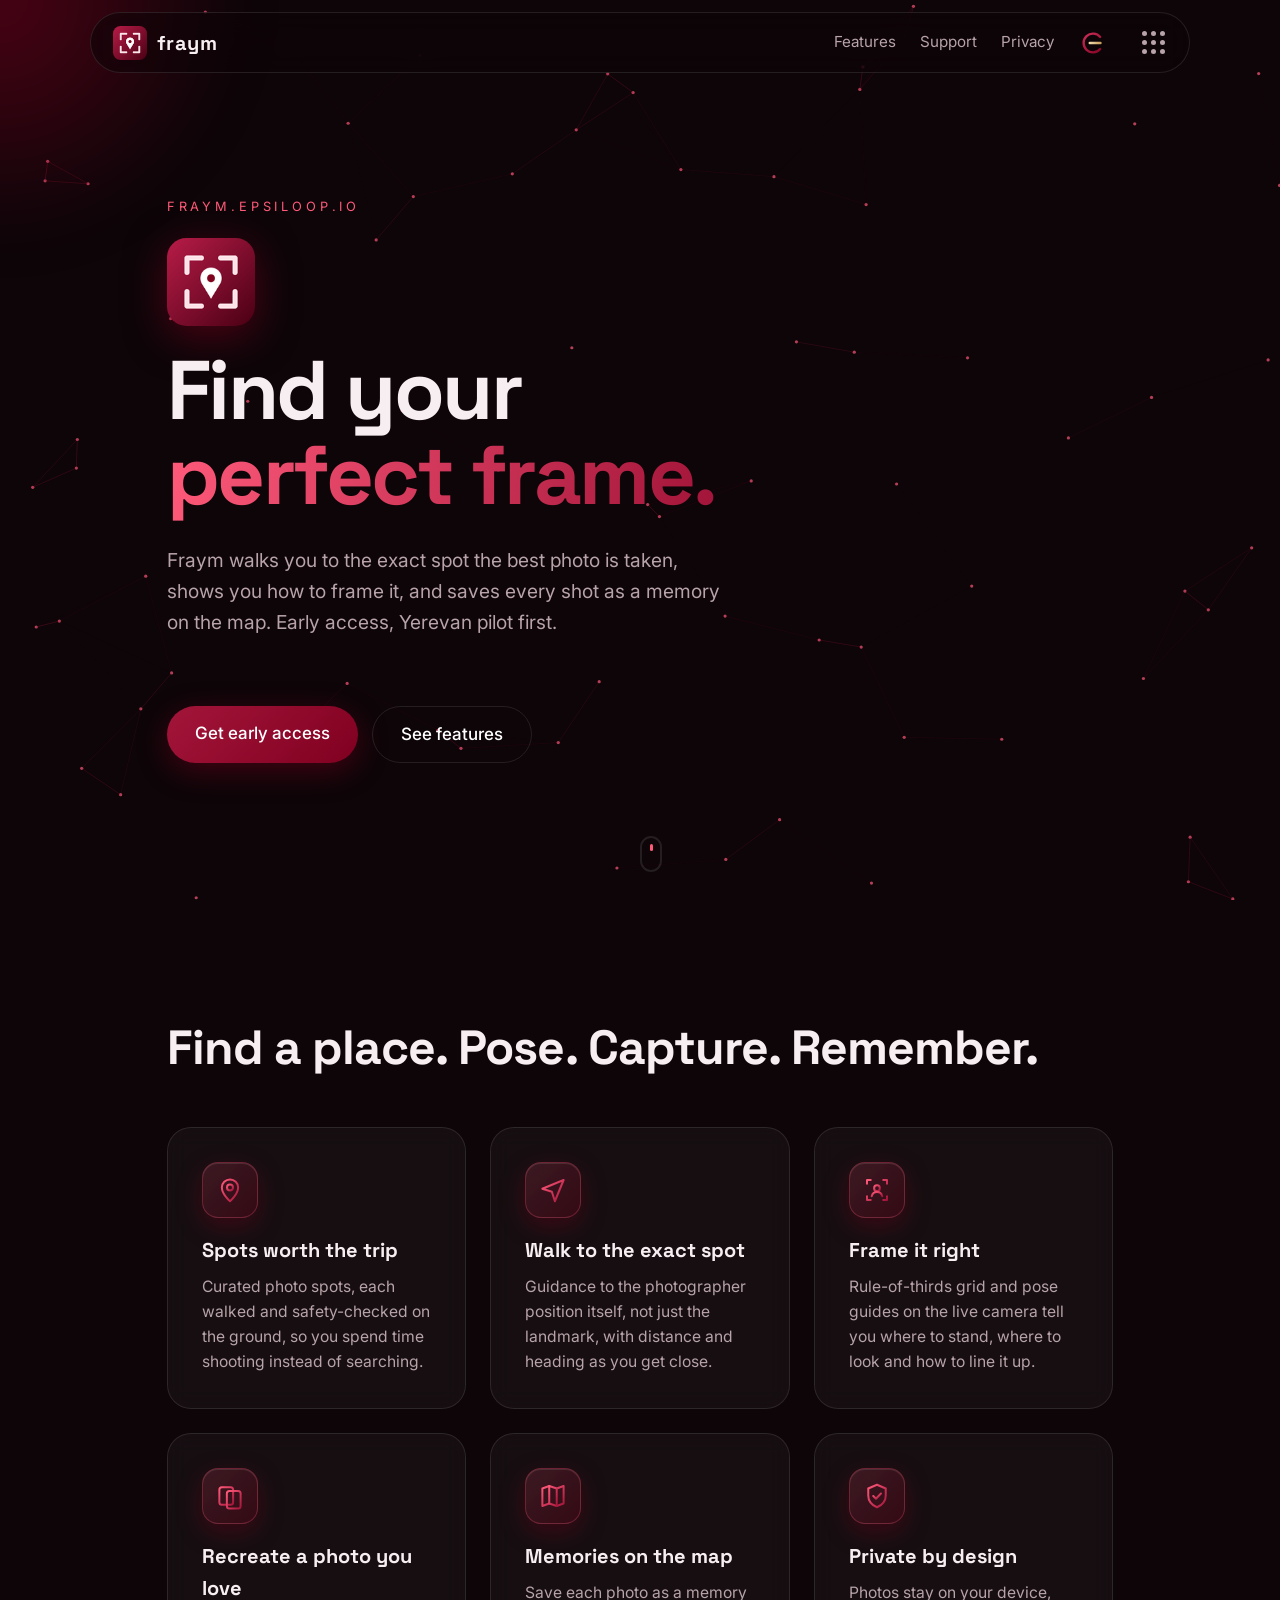
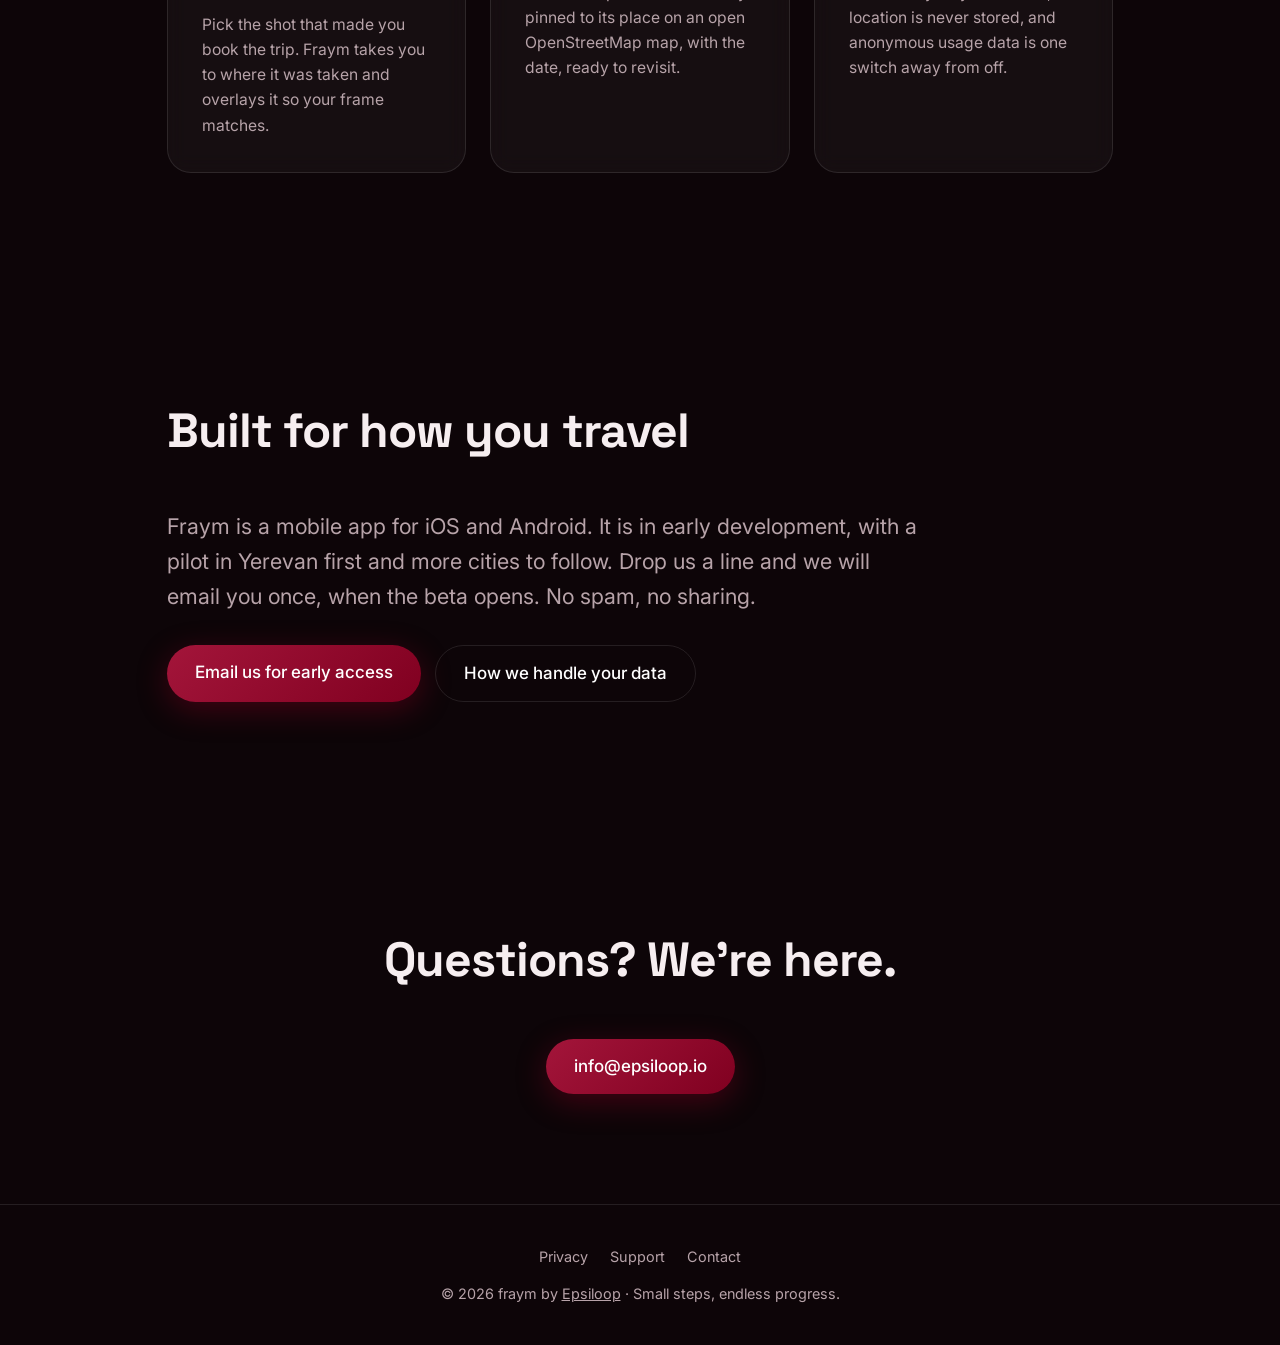
==== index.html @ a7cd2813 "init website" ====
<!doctype html>
<html lang="en">
<head>
<meta charset="utf-8">
<meta name="viewport" content="width=device-width,initial-scale=1">
<title>Fraym — Find your perfect frame</title>
<meta name="description" content="Fraym walks you to the exact photo spot, lines up your frame with guides and keeps every shot as a memory on the map.">
<meta name="theme-color" content="#800020">
<link rel="canonical" href="https://fraym.epsiloop.io/">
<meta name="robots" content="index,follow,max-image-preview:large">
<meta property="og:type" content="website">
<meta property="og:site_name" content="Fraym">
<meta property="og:title" content="Fraym — Find your perfect frame">
<meta property="og:description" content="Fraym walks you to the exact photo spot, lines up your frame with guides and keeps every shot as a memory on the map.">
<meta property="og:url" content="https://fraym.epsiloop.io/">
<meta property="og:image" content="https://fraym.epsiloop.io/og-image.png">
<meta property="og:image:width" content="1200">
<meta property="og:image:height" content="630">
<meta property="og:locale" content="en_US">
<meta name="twitter:card" content="summary_large_image">
<meta name="twitter:title" content="Fraym — Find your perfect frame">
<meta name="twitter:description" content="Fraym walks you to the exact photo spot, lines up your frame with guides and keeps every shot as a memory on the map.">
<meta name="twitter:image" content="https://fraym.epsiloop.io/og-image.png">
<link rel="manifest" href="site.webmanifest">
<script type="application/ld+json">{"@context": "https://schema.org", "@type": "SoftwareApplication", "name": "Fraym", "alternateName": "Fraym: Find your perfect frame", "url": "https://fraym.epsiloop.io/", "description": "Walk to the exact photo spot, line up the shot with framing guides and keep it as a memory on the map.", "applicationCategory": "PhotographyApplication", "operatingSystem": "iOS, Android", "image": "https://fraym.epsiloop.io/og-image.png", "publisher": {"@type": "Organization", "name": "Epsiloop", "url": "https://epsiloop.io/"}}</script>
<link rel="icon" href="png/fraym-64.png" type="image/png">
<link rel="apple-touch-icon" href="png/fraym-180.png">
<link rel="preconnect" href="https://fonts.googleapis.com">
<link rel="preconnect" href="https://fonts.gstatic.com" crossorigin>
<link href="https://fonts.googleapis.com/css2?family=Space+Grotesk:wght@400;500;700&family=Inter:wght@400;500&display=swap" rel="stylesheet">
<link rel="stylesheet" href="style.css">
</head>
<body>
<canvas id="bg" aria-hidden="true"></canvas>
<div class="glow" aria-hidden="true"></div>

<svg width="0" height="0" style="position:absolute" aria-hidden="true"><defs><linearGradient id="ig" x1="0" y1="0" x2="1" y2="1"><stop offset="0" stop-color="#ff5a7a"/><stop offset="1" stop-color="#a3153a"/></linearGradient></defs></svg><header class="nav">
  <a class="brand" href="/"><img class="brand-ico" src="png/fraym-64.png" alt="" width="34" height="34"><span>fraym</span></a>
  <nav>
    <a href="/#features">Features</a><a href="support.html">Support</a><a href="privacy.html">Privacy</a>
    <a href="https://epsiloop.io" class="nav-logo" aria-label="Epsiloop"><img src="logo.svg" alt="Epsiloop" width="30" height="30"></a>
    <div class="apps">
      <button class="apps-btn" aria-label="Our projects" aria-haspopup="true" aria-expanded="false"><i></i><i></i><i></i><i></i><i></i><i></i><i></i><i></i><i></i></button>
      <div class="apps-menu" role="menu">
        <a href="https://motiveaction.epsiloop.io" role="menuitem"><img src="apps/motiveaction.png" alt="" width="56" height="56">Motiveaction</a>
        <a href="https://biovault.epsiloop.io" role="menuitem"><img src="apps/biovault.png" alt="" width="56" height="56">BioVault</a>
        <a href="https://fraym.epsiloop.io" role="menuitem"><img src="apps/fraym.png" alt="" width="56" height="56">Fraym</a>
      </div>
    </div>
  </nav>
</header>

<main id="top">
  <section class="hero">
    <p class="eyebrow reveal">fraym.epsiloop.io</p>
    <img class="hero-ico reveal" src="png/fraym-128.png" alt="Fraym" width="88" height="88">
    <h1 class="reveal product">Find your<br><span class="grad">perfect frame.</span></h1>
    <p class="lead reveal">Fraym walks you to the exact spot the best photo is taken, shows you how to frame it, and saves every shot as a memory on the map. Early access, Yerevan pilot first.</p>
    <div class="cta reveal">
      <a href="mailto:info@epsiloop.io?subject=Fraym%20early%20access" class="btn">Get early access</a>
      <a href="#features" class="btn ghost">See features</a>
    </div>
    <div class="scroll" aria-hidden="true"></div>
  </section>

  <section id="features" class="section">
    <h2 class="reveal">Find a place. Pose. Capture. Remember.</h2>
    <div class="cards"><div class="card tilt feat reveal"><span class="ico"><svg viewBox="0 0 24 24" fill="none" stroke="url(#ig)" stroke-width="1.6" stroke-linecap="round" stroke-linejoin="round" aria-hidden="true"><path d="M12 21s-6.5-5.6-6.5-11a6.5 6.5 0 0 1 13 0c0 5.4-6.5 11-6.5 11z"/><circle cx="12" cy="10" r="2.4"/></svg></span><h3>Spots worth the trip</h3><p>Curated photo spots, each walked and safety-checked on the ground, so you spend time shooting instead of searching.</p></div><div class="card tilt feat reveal"><span class="ico"><svg viewBox="0 0 24 24" fill="none" stroke="url(#ig)" stroke-width="1.6" stroke-linecap="round" stroke-linejoin="round" aria-hidden="true"><path d="m3.5 11 17-7-7 17-2.4-7.6L3.5 11z"/></svg></span><h3>Walk to the exact spot</h3><p>Guidance to the photographer position itself, not just the landmark, with distance and heading as you get close.</p></div><div class="card tilt feat reveal"><span class="ico"><svg viewBox="0 0 24 24" fill="none" stroke="url(#ig)" stroke-width="1.6" stroke-linecap="round" stroke-linejoin="round" aria-hidden="true"><path d="M7 4H4v3M17 4h3v3M7 20H4v-3M17 20h3v-3"/><circle cx="12" cy="10.5" r="2.3"/><path d="M7.8 17c.5-2.1 2.2-3.4 4.2-3.4s3.7 1.3 4.2 3.4"/></svg></span><h3>Frame it right</h3><p>Rule-of-thirds grid and pose guides on the live camera tell you where to stand, where to look and how to line it up.</p></div><div class="card tilt feat reveal"><span class="ico"><svg viewBox="0 0 24 24" fill="none" stroke="url(#ig)" stroke-width="1.6" stroke-linecap="round" stroke-linejoin="round" aria-hidden="true"><rect x="3.5" y="5" width="11" height="14" rx="2"/><rect x="9.5" y="8" width="11" height="14" rx="2" fill="none"/></svg></span><h3>Recreate a photo you love</h3><p>Pick the shot that made you book the trip. Fraym takes you to where it was taken and overlays it so your frame matches.</p></div><div class="card tilt feat reveal"><span class="ico"><svg viewBox="0 0 24 24" fill="none" stroke="url(#ig)" stroke-width="1.6" stroke-linecap="round" stroke-linejoin="round" aria-hidden="true"><path d="M9 4 3.5 6v14L9 18l6 2 5.5-2V4L15 6 9 4z"/><path d="M9 4v14M15 6v14"/></svg></span><h3>Memories on the map</h3><p>Save each photo as a memory pinned to its place on an open OpenStreetMap map, with the date, ready to revisit.</p></div><div class="card tilt feat reveal"><span class="ico"><svg viewBox="0 0 24 24" fill="none" stroke="url(#ig)" stroke-width="1.6" stroke-linecap="round" stroke-linejoin="round" aria-hidden="true"><path d="M12 3 5 6v5.5c0 4.3 2.8 7.6 7 9.5 4.2-1.9 7-5.2 7-9.5V6l-7-3z"/><path d="m9 12 2.2 2.2L15.2 10"/></svg></span><h3>Private by design</h3><p>Photos stay on your device, location is never stored, and anonymous usage data is one switch away from off.</p></div></div>
  </section>

  <section class="section">
    <h2 class="reveal">Built for how you travel</h2>
    <p class="about reveal">Fraym is a mobile app for iOS and Android. It is in early development, with a pilot in Yerevan first and more cities to follow. Drop us a line and we will email you once, when the beta opens. No spam, no sharing.</p>
    <div class="cta reveal">
      <a href="mailto:info@epsiloop.io?subject=Fraym%20early%20access" class="btn">Email us for early access</a>
      <a href="privacy.html" class="btn ghost">How we handle your data</a>
    </div>
  </section>

  <section id="contact" class="section center">
    <h2 class="reveal">Questions? We're here.</h2>
    <a class="btn reveal" href="mailto:info@epsiloop.io">info@epsiloop.io</a>
  </section>
</main>

<footer>
  <div class="links"><a href="privacy.html">Privacy</a><a href="support.html">Support</a><a href="mailto:info@epsiloop.io">Contact</a></div>
  © <span id="y"></span> fraym by <a href="https://epsiloop.io" style="color:inherit">Epsiloop</a> · Small steps, endless progress.
</footer>
<script src="script.js"></script>
</body>
</html>
---- style.css ----
:root{--bg:#0d0508;--burg:#800020;--burg-2:#a3153a;--pink:#ff5a7a;--text:#f6eef0;--mute:#b7a3a9;--card:rgba(255,255,255,.04);--line:rgba(255,255,255,.1)}
*{box-sizing:border-box;margin:0}
html{scroll-behavior:smooth}
body{background:var(--bg);color:var(--text);font:400 17px/1.6 Inter,system-ui,sans-serif;overflow-x:hidden}
#bg{position:fixed;inset:0;z-index:-2;width:100%;height:100%}
.glow{position:fixed;width:520px;height:520px;border-radius:50%;pointer-events:none;z-index:-1;left:0;top:0;
  background:radial-gradient(circle,rgba(128,0,32,.55),transparent 65%);transform:translate(-50%,-50%);filter:blur(30px)}
h1,h2,h3,.brand{font-family:"Space Grotesk",sans-serif}
.nav{position:fixed;top:12px;left:0;right:0;margin:0 auto;width:min(1100px,calc(100% - 24px));z-index:10;display:flex;justify-content:space-between;align-items:center;padding:8px 14px 8px 22px;
  backdrop-filter:blur(14px);background:rgba(13,5,8,.55);border:1px solid var(--line);border-radius:999px}
.brand{display:flex;align-items:center;gap:10px;color:var(--text);text-decoration:none;font-weight:700;font-size:1.25rem;letter-spacing:.02em}
.nav nav{display:flex;align-items:center;gap:24px}
.nav nav a{color:var(--mute);text-decoration:none;font-size:.95rem;transition:color .2s}
.nav nav a:hover{color:var(--text)}
.btn{display:inline-block;padding:14px 28px;border-radius:999px;background:linear-gradient(135deg,var(--burg-2),var(--burg));color:#fff!important;
  text-decoration:none;font-weight:500;box-shadow:0 8px 30px rgba(128,0,32,.45);transition:transform .2s,box-shadow .2s}
.btn:hover{transform:translateY(-2px);box-shadow:0 12px 40px rgba(163,21,58,.65)}
.btn.small{padding:8px 18px}
.btn.ghost{background:transparent;border:1px solid var(--line);box-shadow:none}
.btn.ghost:hover{border-color:var(--pink)}
.hero{min-height:100vh;display:flex;flex-direction:column;justify-content:center;padding:120px 6vw 60px;max-width:1100px;margin:auto}
.eyebrow{color:var(--pink);letter-spacing:.3em;text-transform:uppercase;font-size:.8rem;margin-bottom:20px}
h1{font-size:clamp(2.8rem,8vw,6.5rem);line-height:1.02;font-weight:700;letter-spacing:-.03em}
.grad{background:linear-gradient(100deg,var(--pink),var(--burg-2) 50%,#ffb3c1);background-size:200% auto;-webkit-background-clip:text;background-clip:text;color:transparent;animation:shine 6s linear infinite}
@keyframes shine{to{background-position:200% center}}
.lead{max-width:560px;color:var(--mute);margin:28px 0 36px;font-size:1.2rem}
.cta{display:flex;gap:14px;flex-wrap:wrap;margin-top:32px}
.scroll{position:absolute;bottom:28px;left:50%;width:22px;height:36px;border:2px solid var(--line);border-radius:12px}
.scroll::after{content:"";position:absolute;left:50%;top:6px;width:3px;height:7px;margin-left:-1.5px;background:var(--pink);border-radius:2px;animation:wheel 1.6s infinite}
@keyframes wheel{to{transform:translateY(12px);opacity:0}}
.section{max-width:1100px;margin:auto;padding:110px 6vw}
.section.center{text-align:center}
h2{font-size:clamp(1.8rem,4vw,3rem);letter-spacing:-.02em;margin-bottom:40px}
.cards{display:grid;grid-template-columns:repeat(auto-fit,minmax(280px,1fr));gap:24px}
.card{position:relative;display:block;padding:34px;border-radius:24px;border:1px solid var(--line);background:var(--card);backdrop-filter:blur(10px);
  color:var(--text);text-decoration:none;transition:border-color .3s,transform .15s ease-out;transform-style:preserve-3d;overflow:hidden}
.card::before{content:"";position:absolute;inset:0;background:radial-gradient(300px circle at var(--mx,50%) var(--my,0%),rgba(255,90,122,.18),transparent 70%);opacity:0;transition:opacity .3s}
.card:hover{border-color:var(--burg-2)}.card:hover::before{opacity:1}
.tag{font-size:.75rem;color:var(--pink);letter-spacing:.08em}
.card h3{font-size:1.9rem;margin:10px 0}
.card p{color:var(--mute)}
.arrow{display:inline-block;margin-top:22px;color:var(--pink)}
.about{font-size:1.35rem;max-width:760px;color:var(--mute)}
.about em{color:var(--text);font-style:normal;border-bottom:2px solid var(--burg-2)}
.stats{display:grid;grid-template-columns:repeat(auto-fit,minmax(200px,1fr));gap:24px;margin-top:60px}
.stats b{display:block;font:700 3.2rem "Space Grotesk",sans-serif;color:var(--pink)}
.stats small{color:var(--mute)}
footer{text-align:center;color:var(--mute);padding:40px 20px;border-top:1px solid var(--line);font-size:.9rem}
.reveal{opacity:0;transform:translateY(30px);transition:opacity .8s,transform .8s}
.reveal.in{opacity:1;transform:none}
@media(max-width:600px){.nav nav>a:not(.btn){display:none}.scroll{display:none}}
@media(prefers-reduced-motion:reduce){*{animation:none!important;transition:none!important}.reveal{opacity:1;transform:none}}

/* --- product sub-site additions --- */
.nav nav a.active{color:var(--text)}
.hero.compact{min-height:78vh}
.hero h1.product{font-size:clamp(2.6rem,7vw,5.2rem)}
.feat{display:block;cursor:default}
.feat .ico{display:grid;place-items:center;width:56px;height:56px;border-radius:16px;margin-bottom:16px;background:linear-gradient(135deg,rgba(255,90,122,.16),rgba(128,0,32,.28));border:1px solid rgba(255,90,122,.28);box-shadow:0 8px 24px rgba(128,0,32,.35),inset 0 1px 0 rgba(255,255,255,.1);transition:transform .25s}
.feat .ico svg{width:30px;height:30px}
.feat:hover .ico{transform:translateY(-3px) scale(1.06)}
.feat h3{font-size:1.25rem;margin:0 0 8px}
.feat p{color:var(--mute);font-size:.98rem}
.legal{max-width:1100px;margin:auto;padding:130px 6vw 90px}
.legal h1{font-size:clamp(2.2rem,5vw,3.4rem);margin-bottom:10px}
.legal .meta{color:var(--mute);font-size:.9rem;margin-bottom:40px}
.legal .body{color:#d9cbcf;font-size:1rem;line-height:1.75}
.legal .body p{margin-bottom:1rem}
.legal .body h2{font-size:1.35rem;margin:2.4rem 0 .8rem;padding-top:1.6rem;border-top:1px solid var(--line)}
.legal .body h3{font-size:1.08rem;font-family:"Space Grotesk",sans-serif;margin:1.5rem 0 .5rem;color:var(--text)}
.legal .body ul,.legal .body ol{padding-left:1.5rem;margin-bottom:1rem}
.legal .body li{margin-bottom:.35rem}
.legal .body a{color:var(--pink)}
.legal .body strong{color:var(--text)}
.legal .body code{background:var(--card);border:1px solid var(--line);border-radius:6px;padding:1px 6px;font-size:.9em}
.legal .body address{font-style:normal;background:var(--card);border:1px solid var(--line);border-radius:14px;padding:1rem 1.25rem;margin-bottom:1rem;line-height:1.9}
.legal .body table{width:100%;border-collapse:collapse;margin-bottom:1.25rem;font-size:.9rem;display:block;overflow-x:auto}
.legal .body th{text-align:left;background:rgba(255,255,255,.06);padding:.6rem .85rem;border:1px solid var(--line)}
.legal .body td{padding:.6rem .85rem;border:1px solid var(--line);vertical-align:top}
.del-form{margin:2rem 0;padding:1.5rem;border:1px solid var(--line);border-radius:20px;background:var(--card)}
.del-form label{display:block;font-size:.8rem;color:var(--mute);margin-bottom:6px}
.del-form input{width:100%;margin-bottom:16px;padding:12px 14px;border-radius:12px;border:1px solid var(--line);background:rgba(255,255,255,.05);color:var(--text);font:inherit}
.del-form input:focus{outline:none;border-color:var(--pink)}
.del-form button{border:0;cursor:pointer;padding:12px 24px;border-radius:999px;background:#c62839;color:#fff;font:500 1rem Inter,sans-serif}
.del-form button:hover{background:#e0303f}
footer .links{display:flex;gap:22px;justify-content:center;flex-wrap:wrap;margin-bottom:14px}
footer .links a{color:var(--mute);text-decoration:none}
footer .links a:hover{color:var(--pink)}

/* --- MotiveAction app icon --- */
.brand-ico{border-radius:22%}
.hero-ico{width:88px;height:88px;border-radius:22%;margin-bottom:22px;box-shadow:0 10px 40px rgba(128,0,32,.55)}

/* --- apps menu + product icons --- */
.apps{position:relative}
.apps-btn{display:grid;grid-template-columns:repeat(3,5px);gap:4px;padding:10px;border-radius:50%;border:0;background:transparent;cursor:pointer;transition:background .2s}
.apps-btn:hover,.apps-btn[aria-expanded=true]{background:rgba(255,255,255,.08)}
.apps-btn i{width:5px;height:5px;border-radius:50%;background:var(--mute)}
.apps-menu{position:absolute;right:0;top:calc(100% + 14px);width:280px;padding:16px;border-radius:20px;border:1px solid var(--line);
  background:rgba(20,8,12,.96);backdrop-filter:blur(14px);box-shadow:0 20px 60px rgba(0,0,0,.6);
  display:none;grid-template-columns:repeat(2,1fr);gap:6px}
.apps-menu.open{display:grid}
.apps-menu a{display:flex;flex-direction:column;align-items:center;gap:8px;padding:14px 8px;border-radius:14px;color:var(--text)!important;text-decoration:none;font-size:.9rem;transition:background .2s}
.apps-menu a:hover{background:rgba(255,255,255,.07)}
.apps-menu img,.card .app-ico{width:56px;height:56px;border-radius:50%;display:block}
.nav-logo{display:flex;align-items:center}.nav-logo img{display:block}
@media(max-width:600px){
  .nav{padding:6px 10px 6px 16px;top:8px;width:calc(100% - 16px)}
  .nav nav{gap:10px}
  .nav nav>a.nav-logo{display:flex}
  .apps{position:static}
  .apps-menu{position:absolute;left:0;right:0;width:auto;top:calc(100% + 8px)}
}

.store{display:inline-flex;align-items:center;gap:12px;padding:10px 22px 10px 18px;border-radius:14px;color:#fff!important;text-decoration:none;
  background:linear-gradient(160deg,rgba(255,255,255,.1),rgba(255,255,255,.03)),#150a0e;border:1px solid rgba(255,255,255,.16);
  box-shadow:0 8px 24px rgba(0,0,0,.4),inset 0 1px 0 rgba(255,255,255,.12);backdrop-filter:blur(10px);transition:transform .2s,border-color .2s,box-shadow .2s}
.store:hover{transform:translateY(-2px);border-color:var(--pink);box-shadow:0 12px 32px rgba(163,21,58,.5),inset 0 1px 0 rgba(255,255,255,.18)}
.store svg{width:28px;height:28px;flex:none}
.store span{display:flex;flex-direction:column;text-align:left;line-height:1.1}
.store small{font-size:.68rem;opacity:.7;letter-spacing:.02em}
.store b{font-size:1.1rem;font-weight:600}

/* --- coming soon badge --- */
.badge{display:inline-block;vertical-align:middle;margin-left:8px;padding:3px 10px;border-radius:999px;font:500 .68rem Inter,sans-serif;letter-spacing:.06em;text-transform:uppercase;color:var(--pink);border:1px solid rgba(255,90,122,.4);background:rgba(255,90,122,.1)}
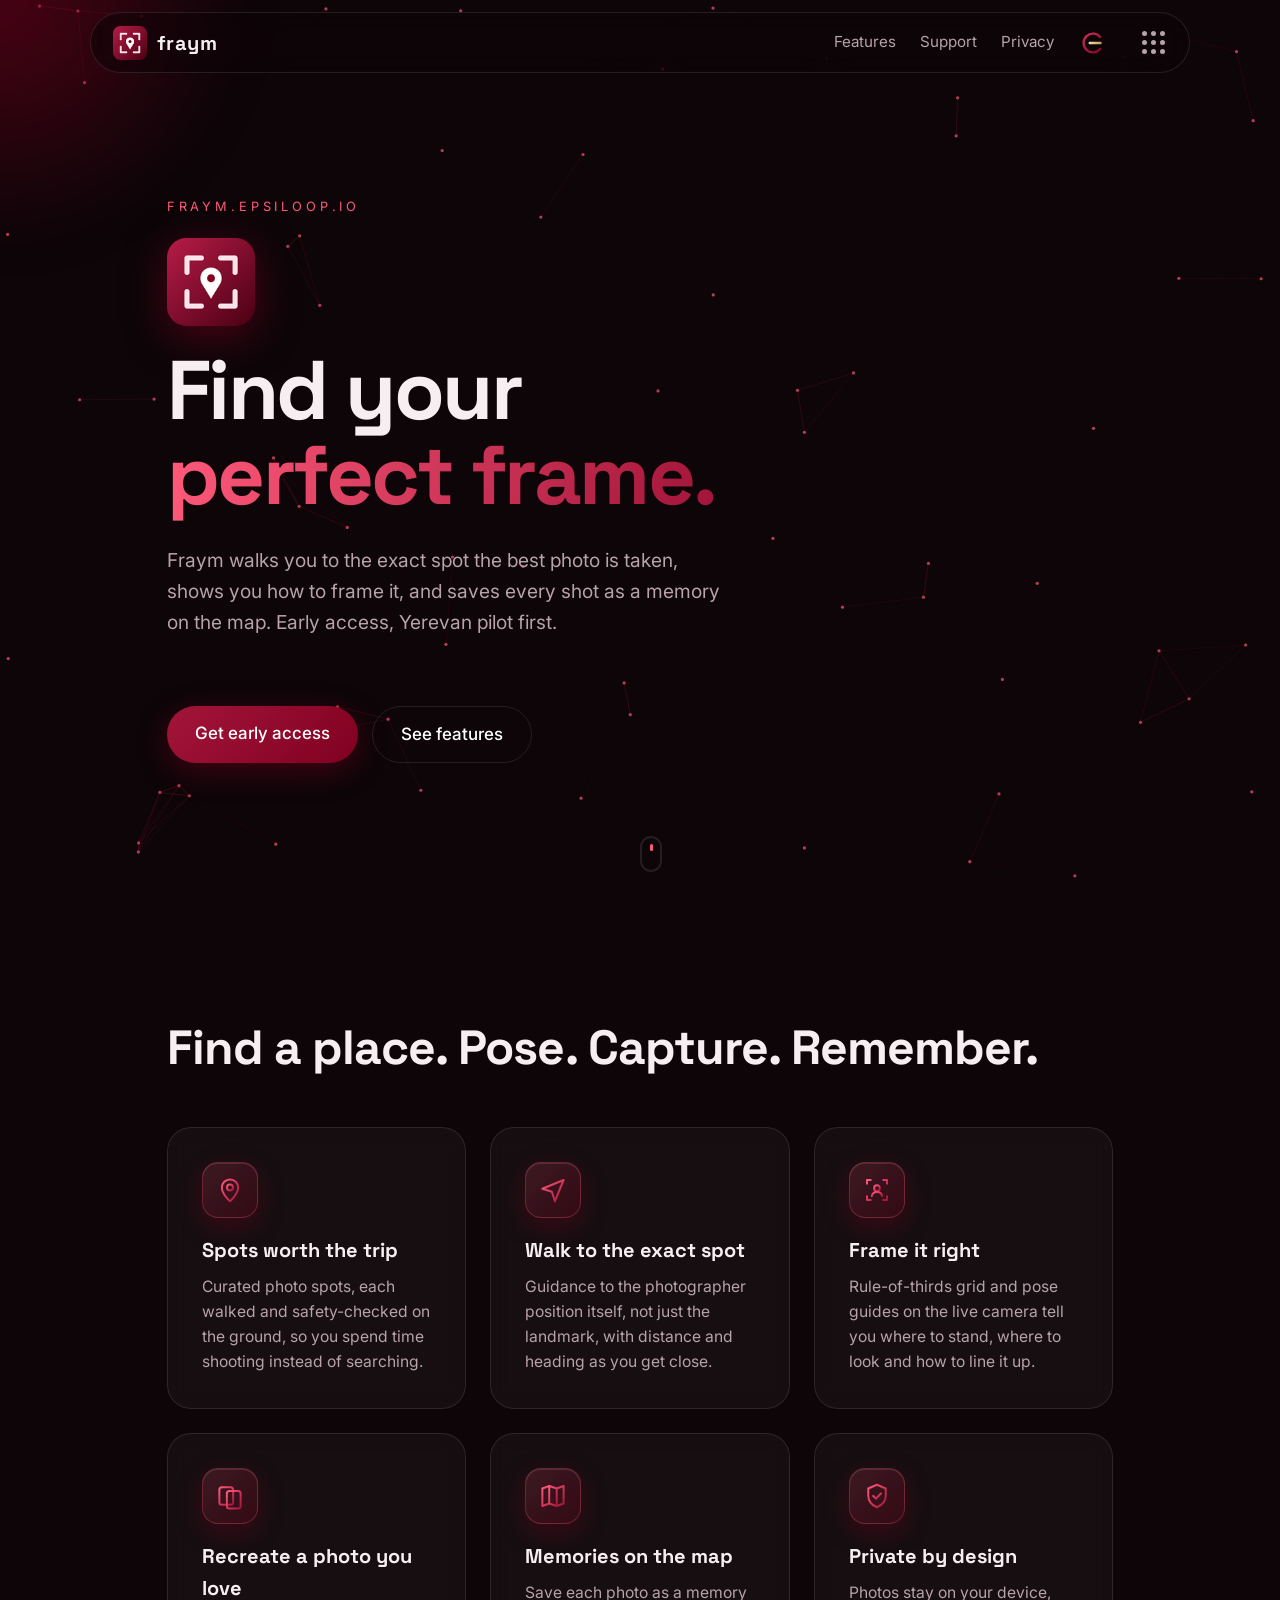
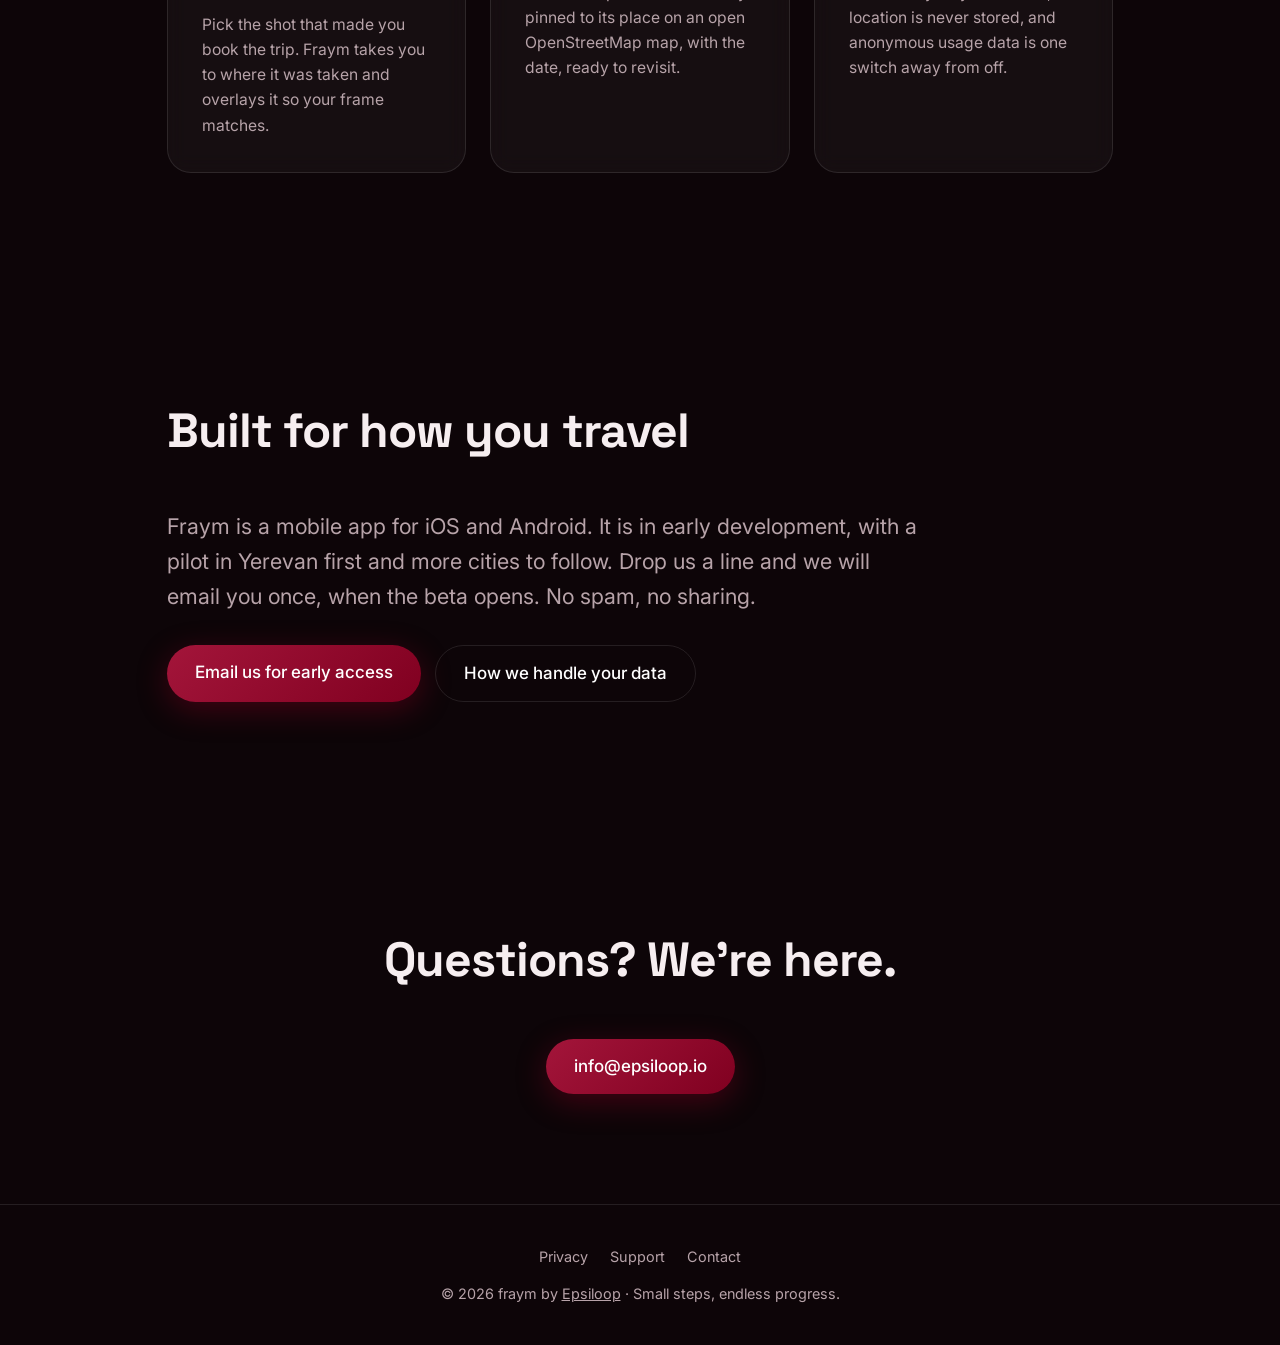
==== commit 6485fb7b: "rename biovault to epsivault" ====
--- a/index.html
+++ b/index.html
@@ -43,7 +43,7 @@
       <button class="apps-btn" aria-label="Our projects" aria-haspopup="true" aria-expanded="false"><i></i><i></i><i></i><i></i><i></i><i></i><i></i><i></i><i></i></button>
       <div class="apps-menu" role="menu">
         <a href="https://motiveaction.epsiloop.io" role="menuitem"><img src="apps/motiveaction.png" alt="" width="56" height="56">Motiveaction</a>
-        <a href="https://biovault.epsiloop.io" role="menuitem"><img src="apps/biovault.png" alt="" width="56" height="56">BioVault</a>
+        <a href="https://epsivalut.epsiloop.io" role="menuitem"><img src="apps/biovault.png" alt="" width="56" height="56">BioVault</a>
         <a href="https://fraym.epsiloop.io" role="menuitem"><img src="apps/fraym.png" alt="" width="56" height="56">Fraym</a>
       </div>
     </div>
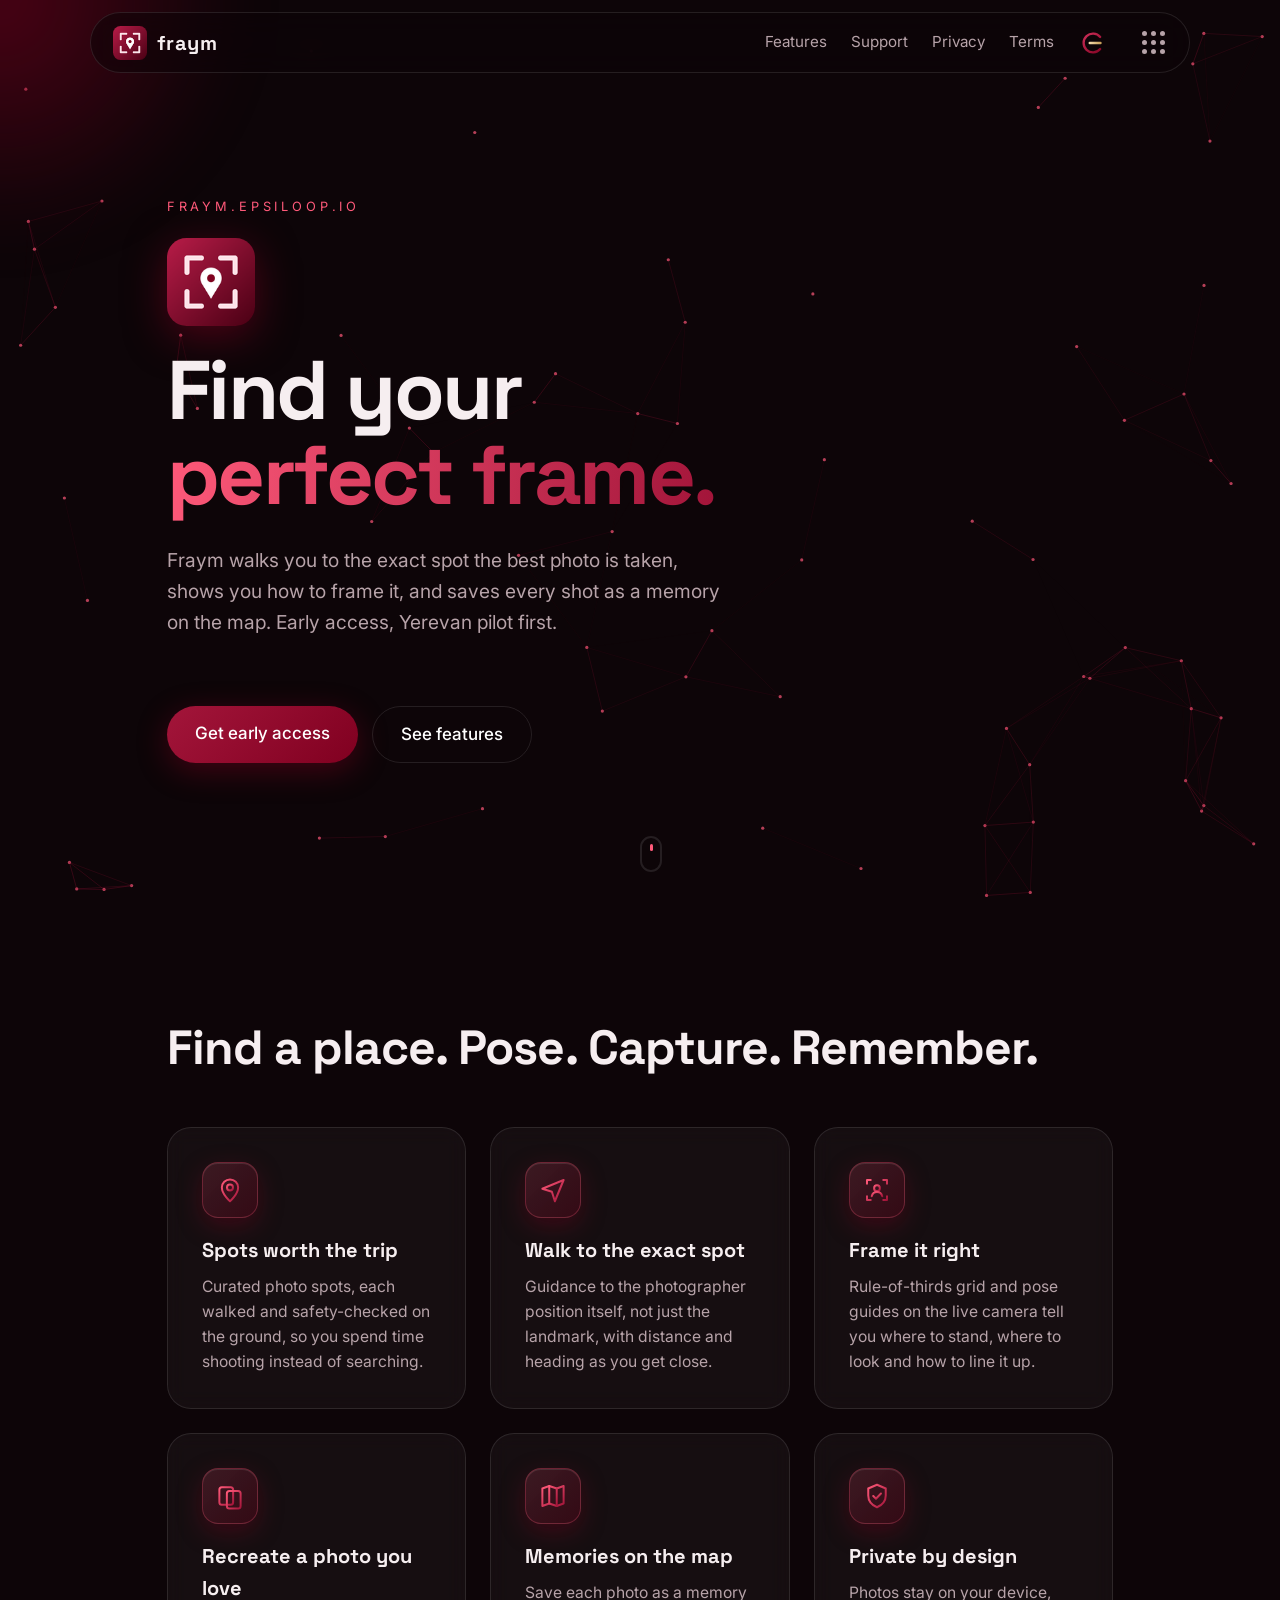
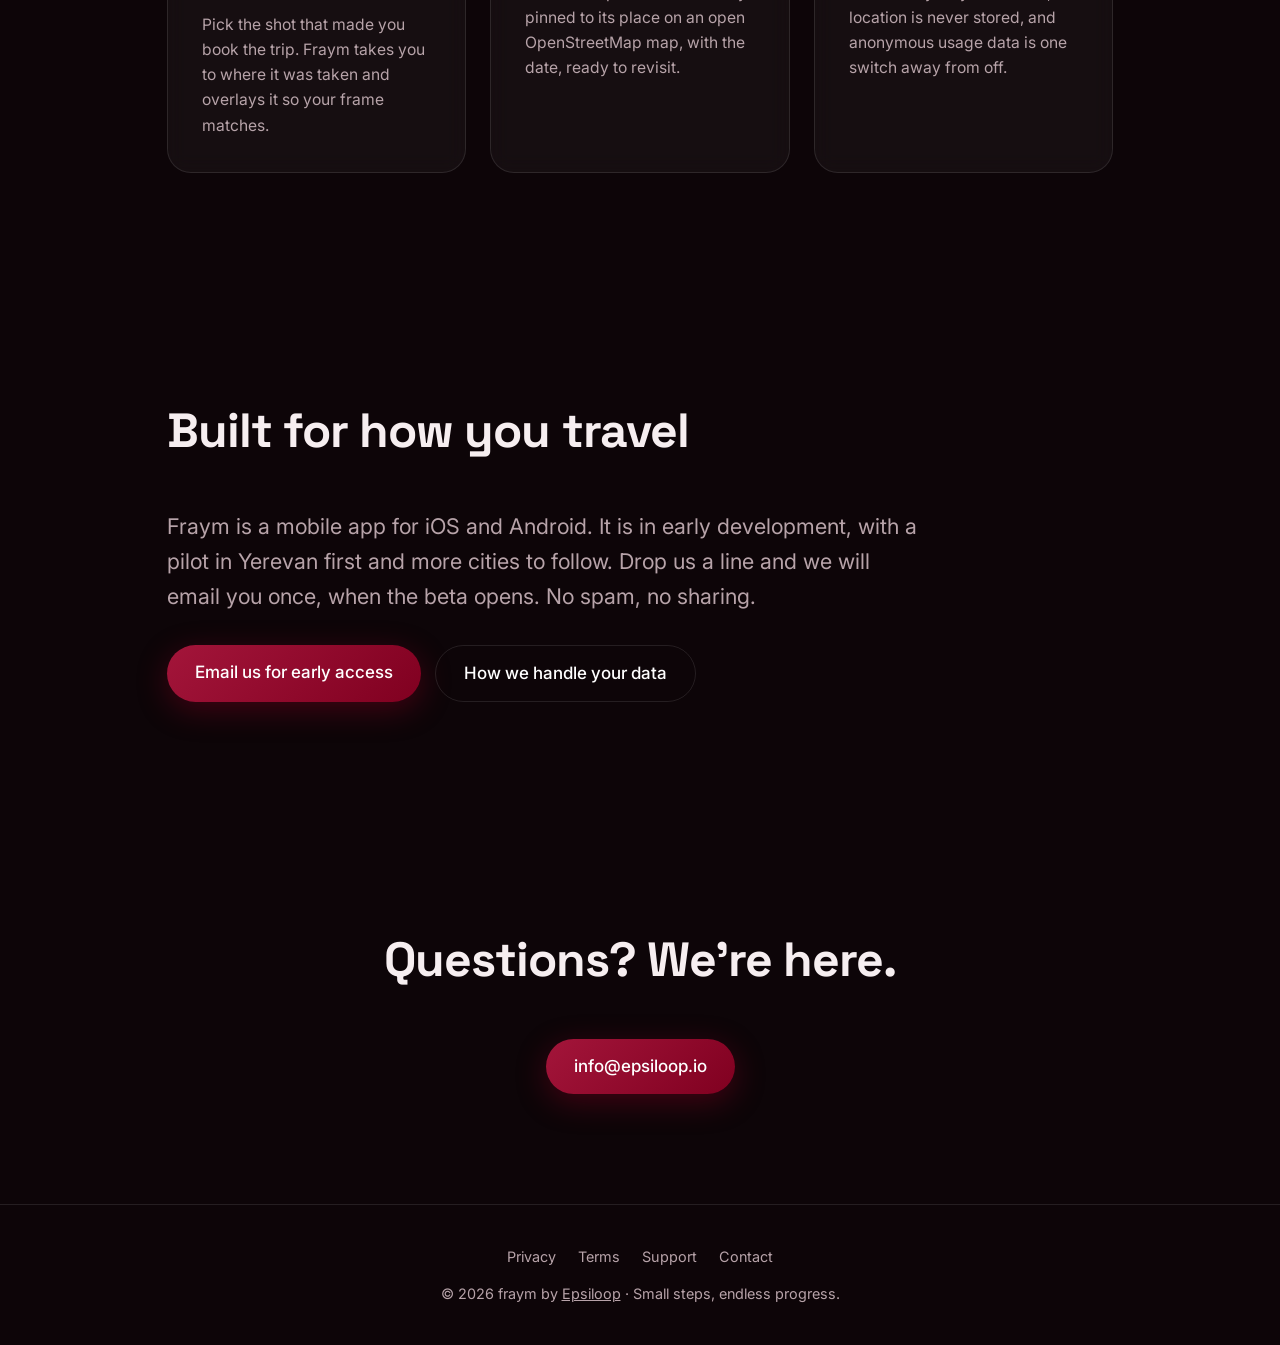
==== commit 67b41256: "add new terms page" ====
--- a/index.html
+++ b/index.html
@@ -37,13 +37,13 @@
 <svg width="0" height="0" style="position:absolute" aria-hidden="true"><defs><linearGradient id="ig" x1="0" y1="0" x2="1" y2="1"><stop offset="0" stop-color="#ff5a7a"/><stop offset="1" stop-color="#a3153a"/></linearGradient></defs></svg><header class="nav">
   <a class="brand" href="/"><img class="brand-ico" src="png/fraym-64.png" alt="" width="34" height="34"><span>fraym</span></a>
   <nav>
-    <a href="/#features">Features</a><a href="support.html">Support</a><a href="privacy.html">Privacy</a>
+    <a href="/#features">Features</a><a href="support.html">Support</a><a href="privacy.html">Privacy</a><a href="terms.html">Terms</a>
     <a href="https://epsiloop.io" class="nav-logo" aria-label="Epsiloop"><img src="logo.svg" alt="Epsiloop" width="30" height="30"></a>
     <div class="apps">
       <button class="apps-btn" aria-label="Our projects" aria-haspopup="true" aria-expanded="false"><i></i><i></i><i></i><i></i><i></i><i></i><i></i><i></i><i></i></button>
       <div class="apps-menu" role="menu">
         <a href="https://motiveaction.epsiloop.io" role="menuitem"><img src="apps/motiveaction.png" alt="" width="56" height="56">Motiveaction</a>
-        <a href="https://epsivalut.epsiloop.io" role="menuitem"><img src="apps/biovault.png" alt="" width="56" height="56">BioVault</a>
+        <a href="https://biovalut.epsiloop.io" role="menuitem"><img src="apps/epsivault.png" alt="" width="56" height="56">EpsiVault</a>
         <a href="https://fraym.epsiloop.io" role="menuitem"><img src="apps/fraym.png" alt="" width="56" height="56">Fraym</a>
       </div>
     </div>
@@ -84,7 +84,7 @@
 </main>
 
 <footer>
-  <div class="links"><a href="privacy.html">Privacy</a><a href="support.html">Support</a><a href="mailto:info@epsiloop.io">Contact</a></div>
+  <div class="links"><a href="privacy.html">Privacy</a><a href="terms.html">Terms</a><a href="support.html">Support</a><a href="mailto:info@epsiloop.io">Contact</a></div>
   © <span id="y"></span> fraym by <a href="https://epsiloop.io" style="color:inherit">Epsiloop</a> · Small steps, endless progress.
 </footer>
 <script src="script.js"></script>
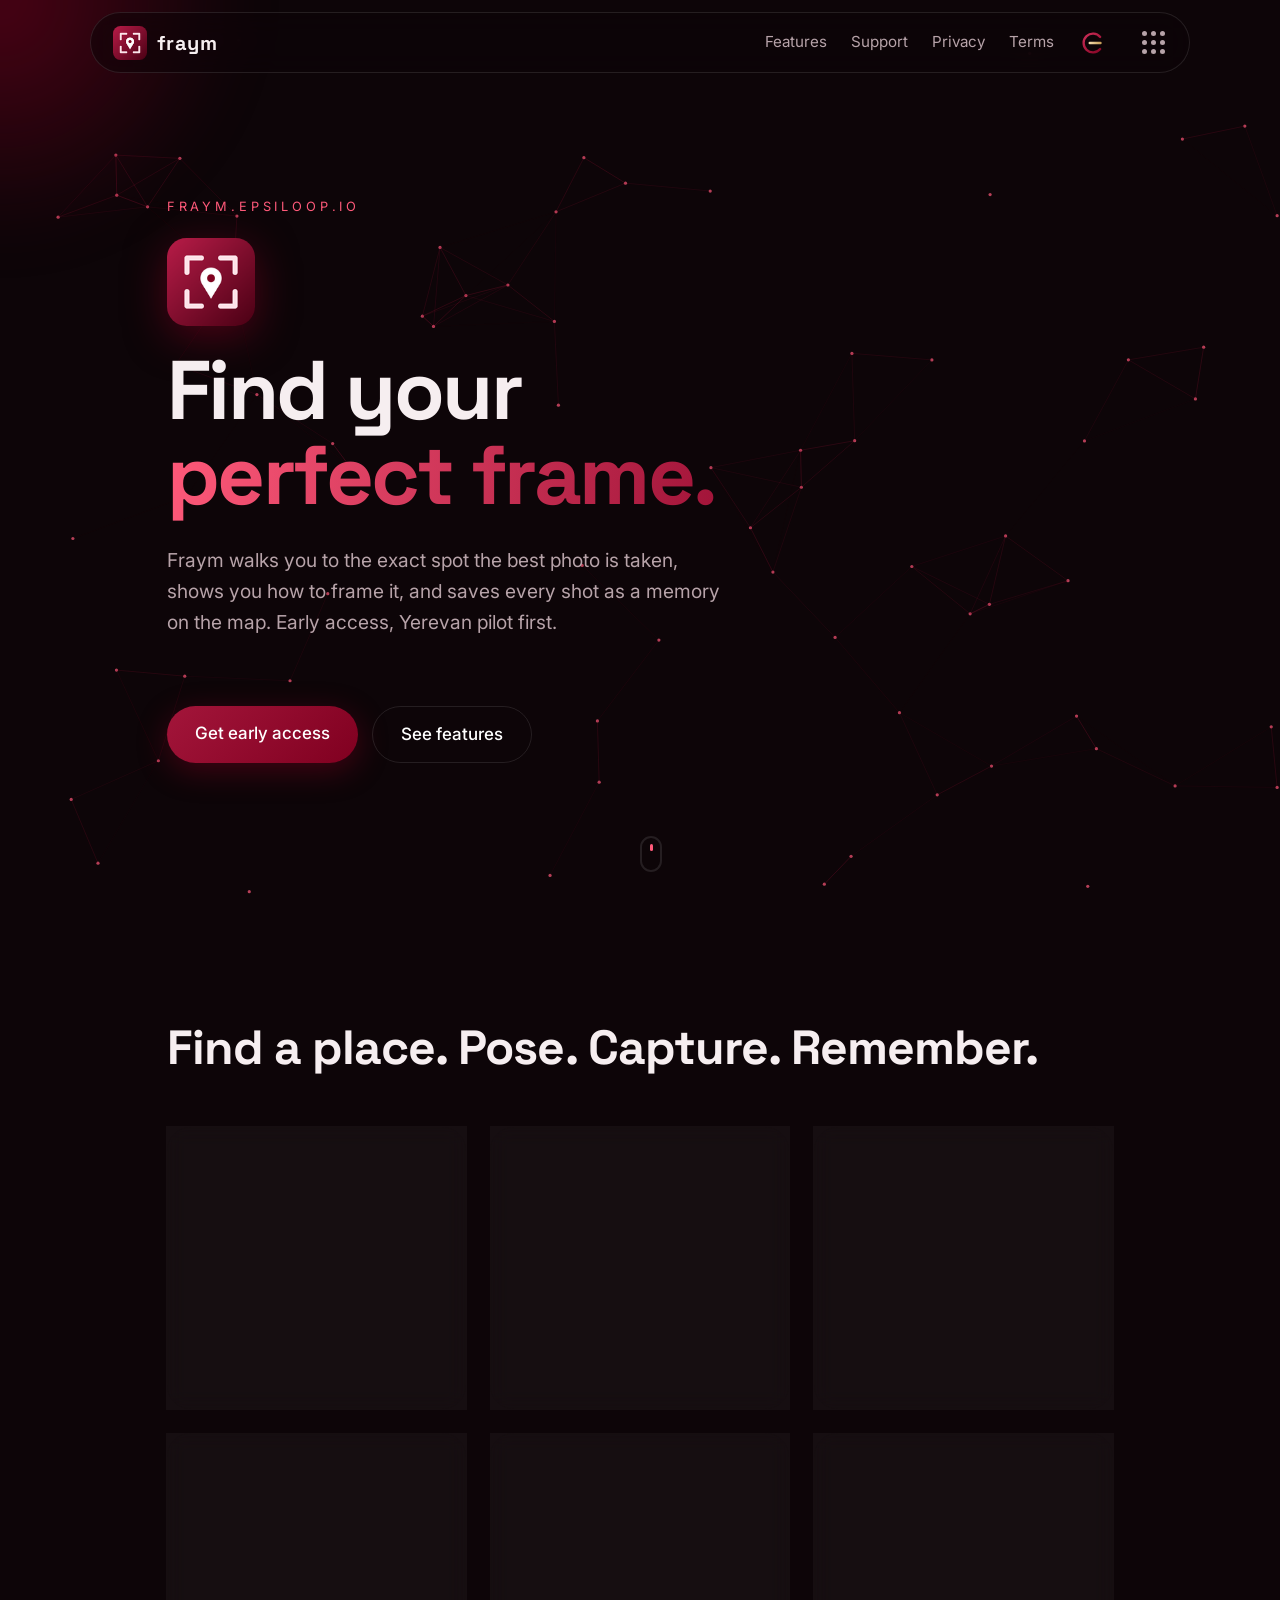
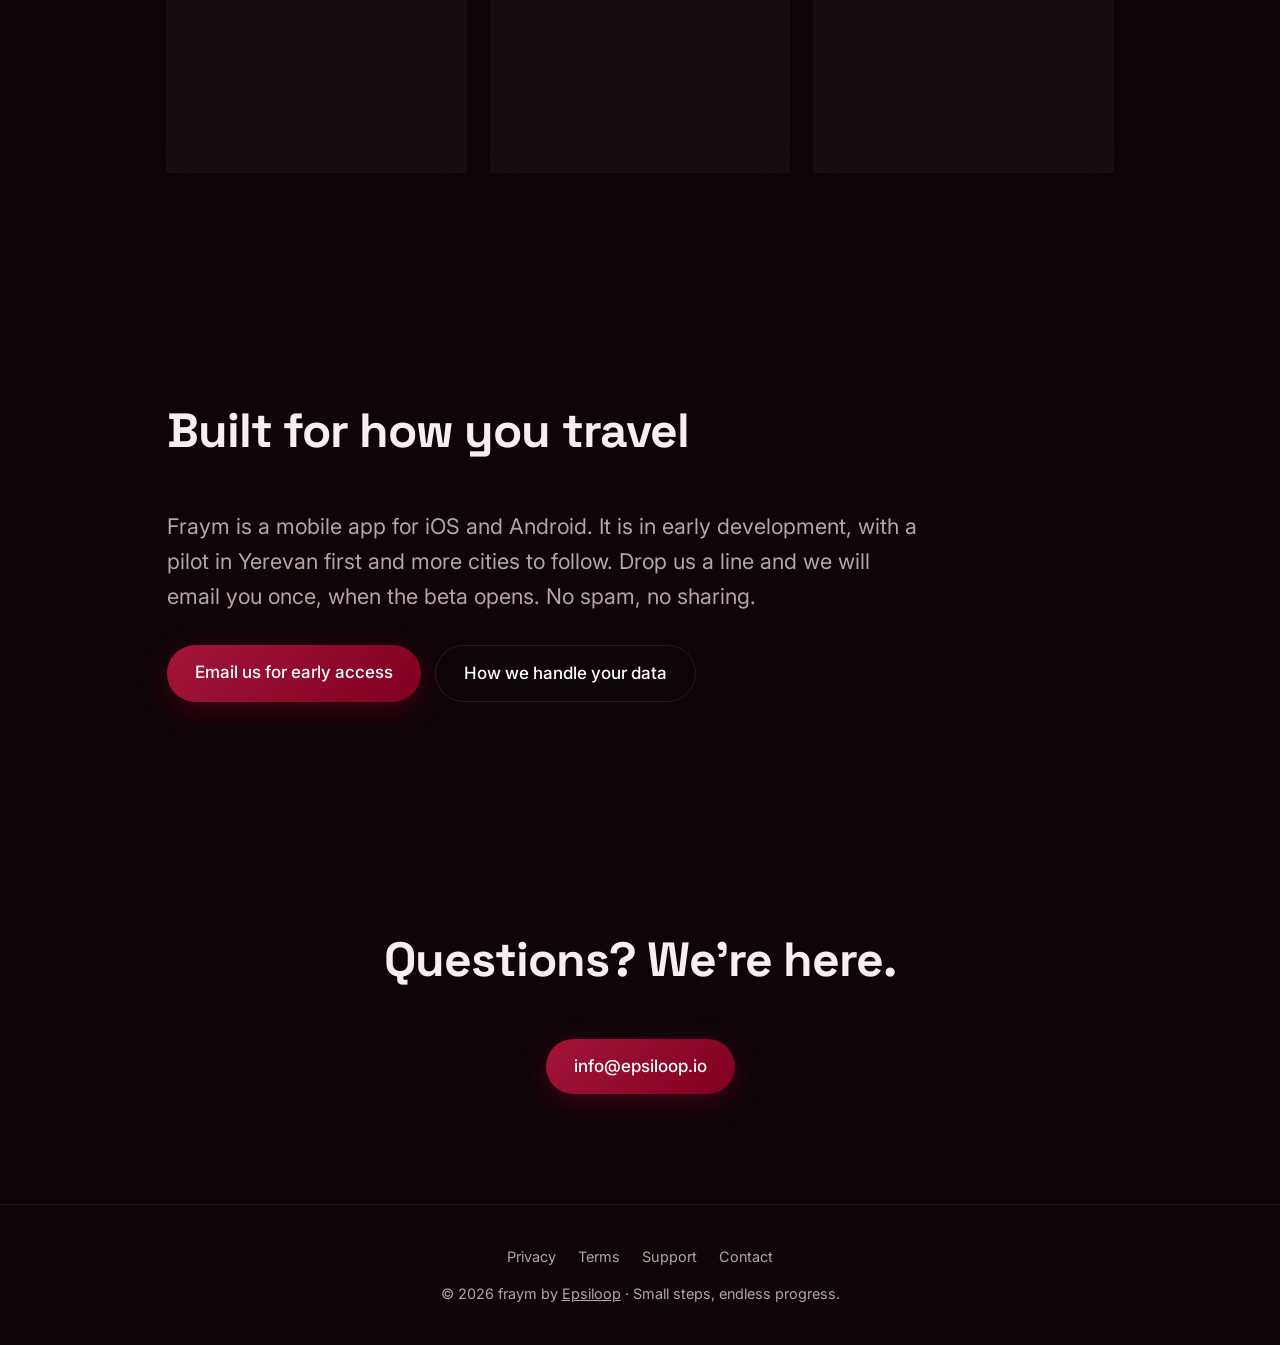
==== commit 31143022: "fix url" ====
--- a/index.html
+++ b/index.html
@@ -43,7 +43,7 @@
       <button class="apps-btn" aria-label="Our projects" aria-haspopup="true" aria-expanded="false"><i></i><i></i><i></i><i></i><i></i><i></i><i></i><i></i><i></i></button>
       <div class="apps-menu" role="menu">
         <a href="https://motiveaction.epsiloop.io" role="menuitem"><img src="apps/motiveaction.png" alt="" width="56" height="56">Motiveaction</a>
-        <a href="https://biovalut.epsiloop.io" role="menuitem"><img src="apps/epsivault.png" alt="" width="56" height="56">EpsiVault</a>
+        <a href="https://biovault.epsiloop.io" role="menuitem"><img src="apps/epsivault.png" alt="" width="56" height="56">EpsiVault</a>
         <a href="https://fraym.epsiloop.io" role="menuitem"><img src="apps/fraym.png" alt="" width="56" height="56">Fraym</a>
       </div>
     </div>
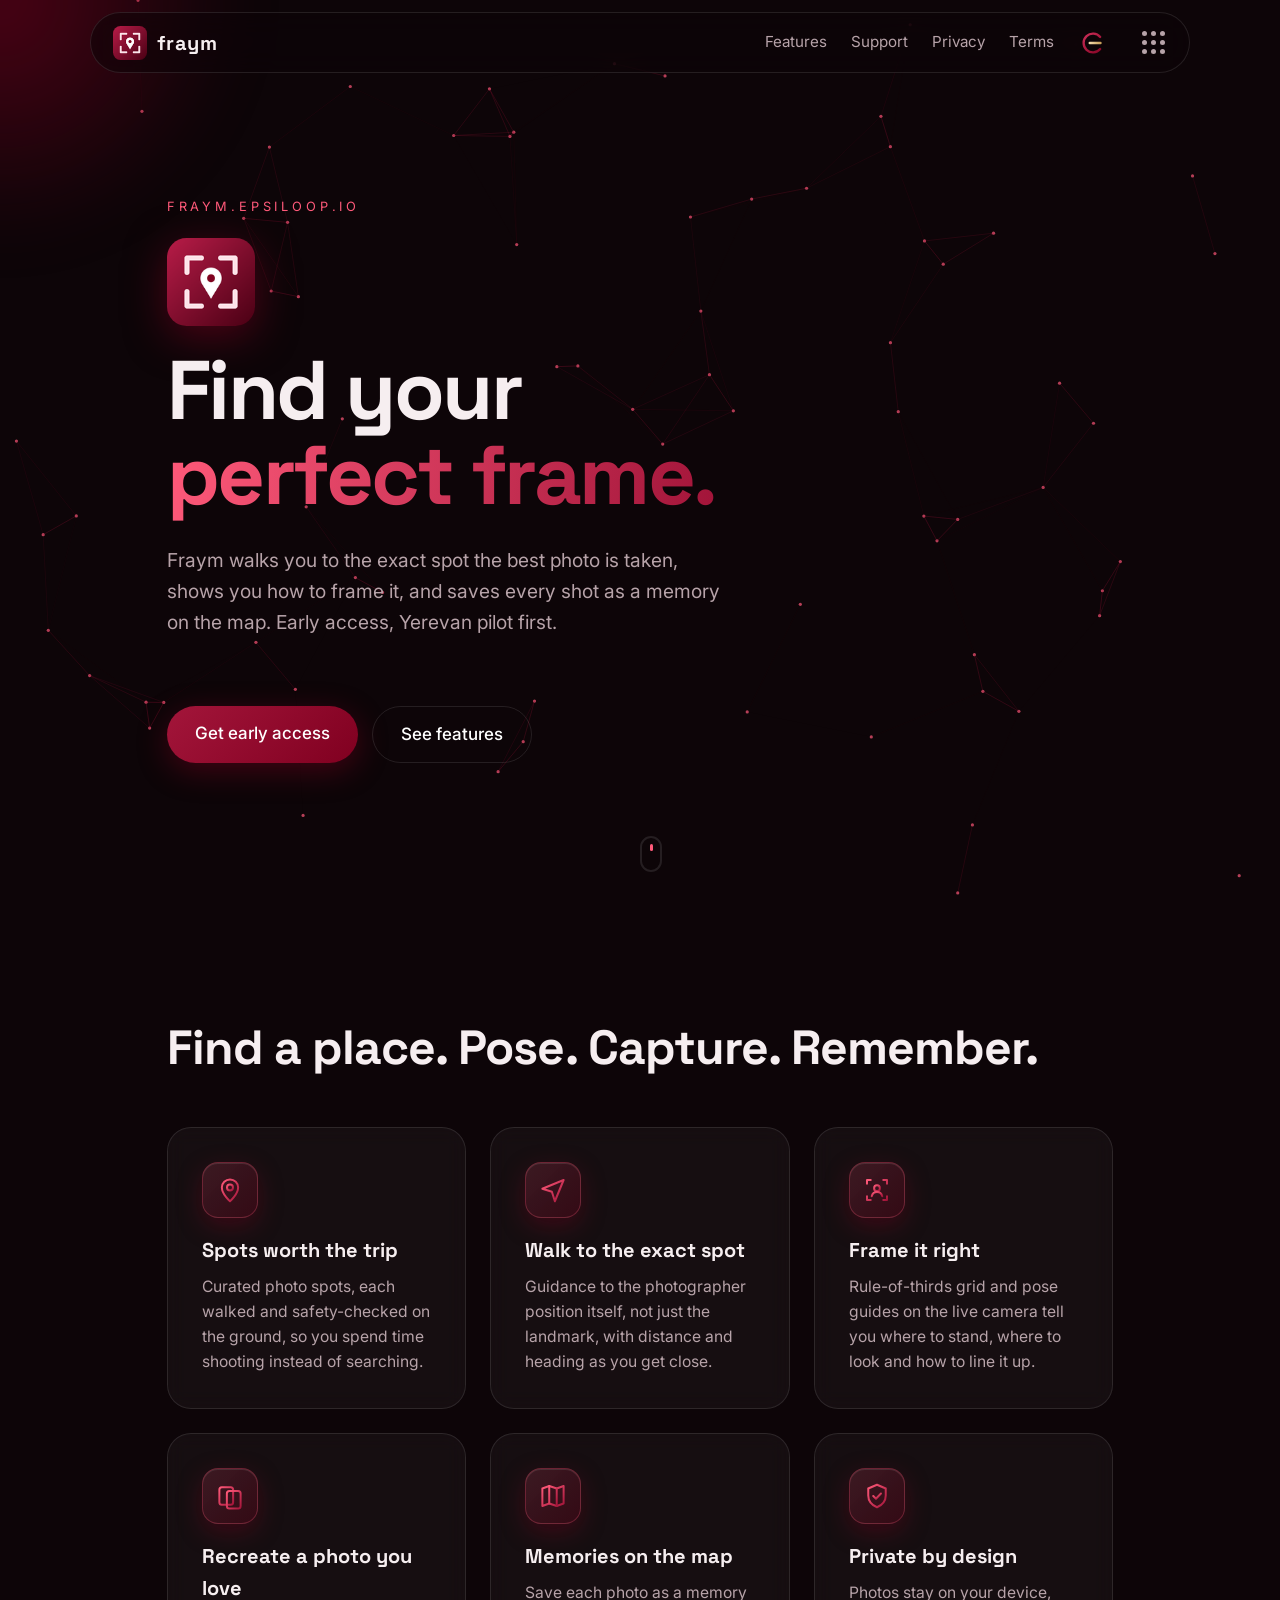
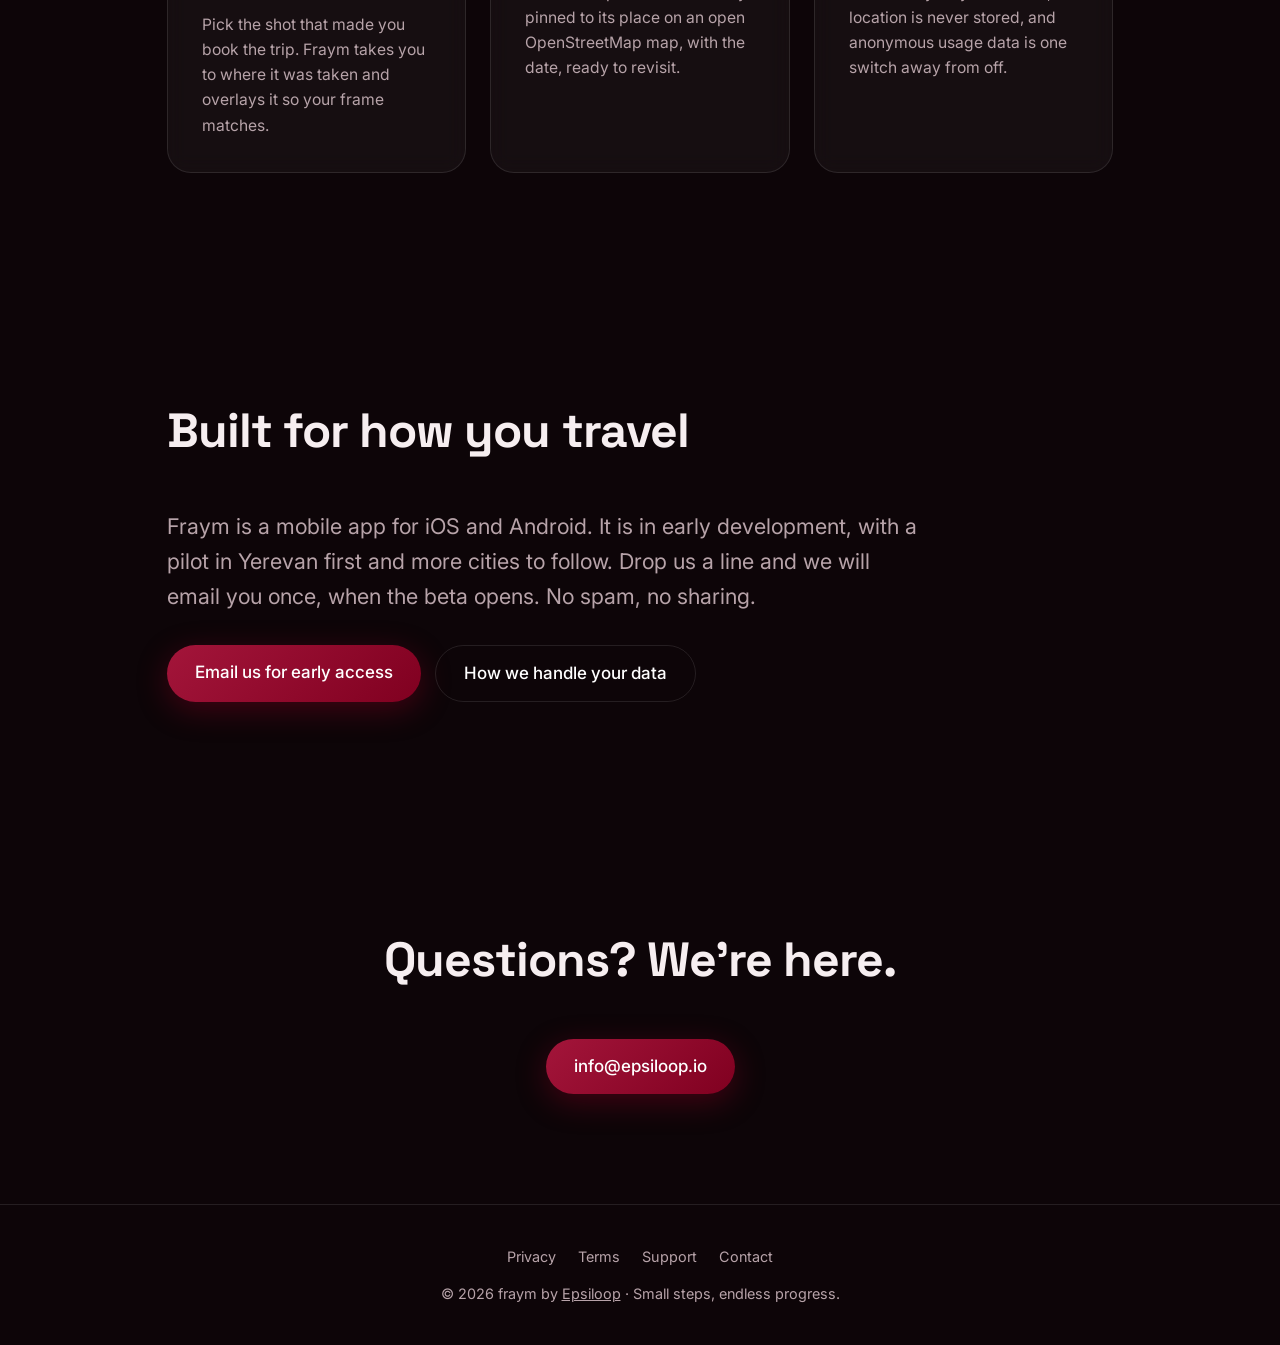
==== commit 9eca9798: "rename vault url" ====
--- a/index.html
+++ b/index.html
@@ -43,7 +43,7 @@
       <button class="apps-btn" aria-label="Our projects" aria-haspopup="true" aria-expanded="false"><i></i><i></i><i></i><i></i><i></i><i></i><i></i><i></i><i></i></button>
       <div class="apps-menu" role="menu">
         <a href="https://motiveaction.epsiloop.io" role="menuitem"><img src="apps/motiveaction.png" alt="" width="56" height="56">Motiveaction</a>
-        <a href="https://biovault.epsiloop.io" role="menuitem"><img src="apps/epsivault.png" alt="" width="56" height="56">EpsiVault</a>
+        <a href="https://epsivault.epsiloop.io" role="menuitem"><img src="apps/epsivault.png" alt="" width="56" height="56">EpsiVault</a>
         <a href="https://fraym.epsiloop.io" role="menuitem"><img src="apps/fraym.png" alt="" width="56" height="56">Fraym</a>
       </div>
     </div>
